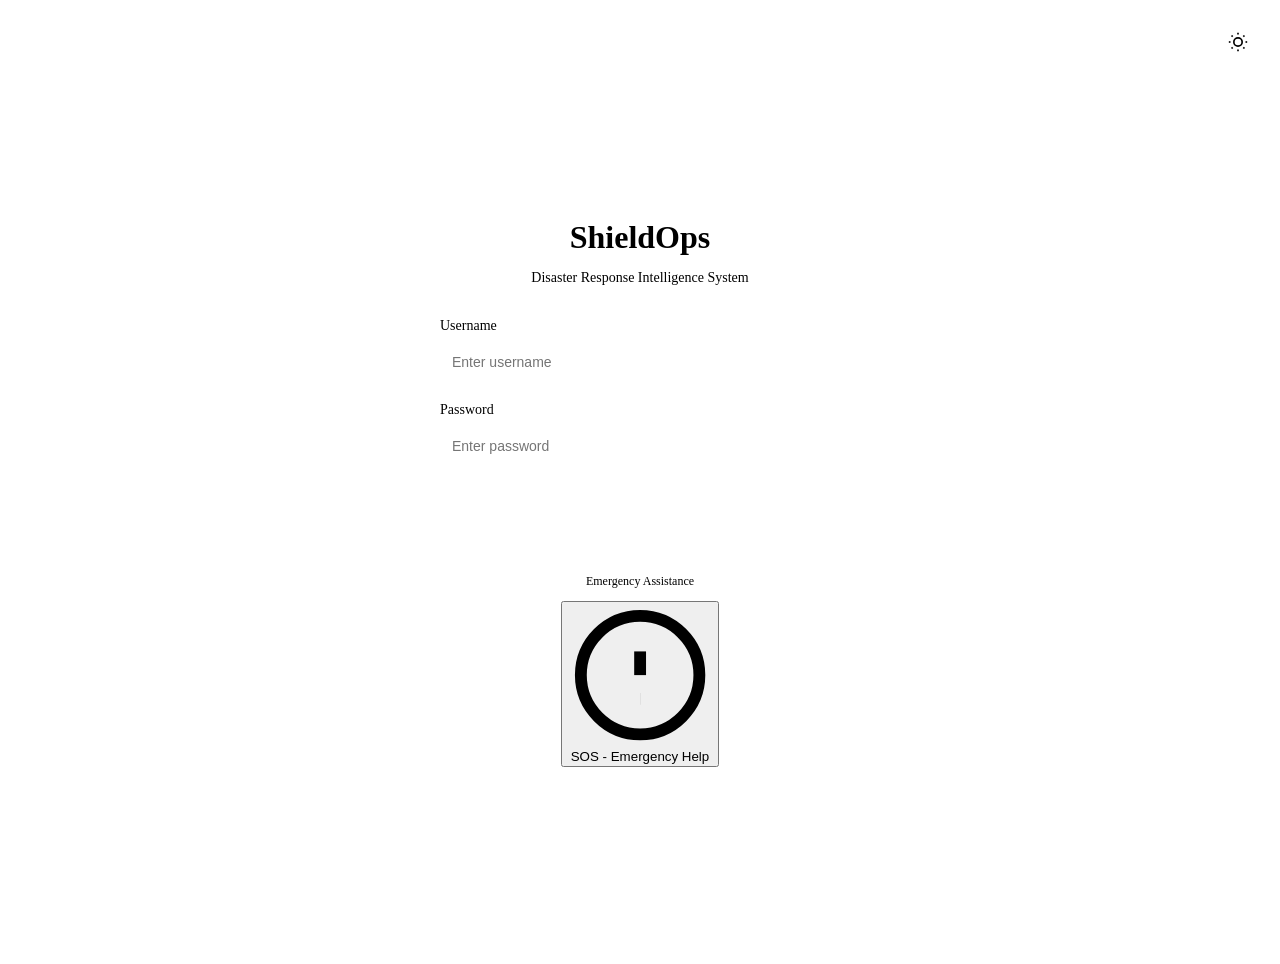
==== templates/login.html @ b456e94a "Add AI integration, frontend updates, and config files" ====
<!DOCTYPE html>
<html lang="en">
<head>
    <meta charset="UTF-8">
    <meta name="viewport" content="width=device-width, initial-scale=1.0">
    <title>ShieldOps - Login</title>
    <link rel="stylesheet" href="{{ url_for('static', filename='css/style.css') }}">
    <style>
        .login-container {
            min-height: 100vh;
            display: flex;
            align-items: center;
            justify-content: center;
            background: var(--bg-secondary);
            padding: 24px;
        }

        .login-box {
            background: var(--bg-primary);
            padding: 48px;
            border-radius: var(--radius-lg);
            box-shadow: var(--shadow-lg);
            border: 1px solid var(--border);
            max-width: 400px;
            width: 100%;
        }

        .login-header {
            text-align: center;
            margin-bottom: 32px;
        }

        .login-header h1 {
            font-size: 32px;
            font-weight: 700;
            color: var(--text-primary);
            margin-bottom: 8px;
        }

        .login-header p {
            color: var(--text-secondary);
            font-size: 14px;
        }

        .login-form {
            display: flex;
            flex-direction: column;
            gap: 20px;
        }

        .login-form .form-group {
            margin-bottom: 0;
        }

        .login-form label {
            display: block;
            margin-bottom: 8px;
            color: var(--text-primary);
            font-weight: 500;
            font-size: 14px;
        }

        .login-form input {
            width: 100%;
            padding: 12px;
            border: 1px solid var(--border);
            border-radius: var(--radius);
            font-size: 14px;
            background: var(--bg-primary);
            color: var(--text-primary);
            transition: all 0.2s ease;
        }

        .login-form input:focus {
            outline: none;
            border-color: var(--primary);
            box-shadow: 0 0 0 3px rgba(37, 99, 235, 0.1);
        }

        .login-btn {
            width: 100%;
            padding: 12px;
            background: var(--primary);
            color: white;
            border: none;
            border-radius: var(--radius);
            font-size: 14px;
            font-weight: 600;
            cursor: pointer;
            transition: all 0.2s ease;
        }

        .login-btn:hover {
            background: var(--primary-dark);
        }

        .sos-container {
            margin-top: 24px;
            padding-top: 24px;
            border-top: 1px solid var(--border);
            text-align: center;
        }

        .sos-label {
            color: var(--text-secondary);
            font-size: 12px;
            margin-bottom: 12px;
            display: block;
        }

        .theme-toggle-login {
            position: absolute;
            top: 24px;
            right: 24px;
            padding: 8px;
            background: var(--bg-primary);
            border: 1px solid var(--border);
            border-radius: 6px;
            cursor: pointer;
            transition: all 0.2s ease;
        }

        .theme-toggle-login:hover {
            background: var(--bg-tertiary);
        }
    </style>
</head>
<body>
    <button class="theme-toggle-login" id="themeToggle" title="Toggle Dark Mode">
        <svg class="theme-icon sun-icon" viewBox="0 0 24 24" fill="none" stroke="currentColor" stroke-width="2" style="width: 20px; height: 20px;">
            <circle cx="12" cy="12" r="5"></circle>
            <line x1="12" y1="1" x2="12" y2="3"></line>
            <line x1="12" y1="21" x2="12" y2="23"></line>
            <line x1="4.22" y1="4.22" x2="5.64" y2="5.64"></line>
            <line x1="18.36" y1="18.36" x2="19.78" y2="19.78"></line>
            <line x1="1" y1="12" x2="3" y2="12"></line>
            <line x1="21" y1="12" x2="23" y2="12"></line>
            <line x1="4.22" y1="19.78" x2="5.64" y2="18.36"></line>
            <line x1="18.36" y1="5.64" x2="19.78" y2="4.22"></line>
        </svg>
        <svg class="theme-icon moon-icon" viewBox="0 0 24 24" fill="none" stroke="currentColor" stroke-width="2" style="width: 20px; height: 20px; display: none;">
            <path d="M21 12.79A9 9 0 1 1 11.21 3 7 7 0 0 0 21 12.79z"></path>
        </svg>
    </button>

    <div class="login-container">
        <div class="login-box">
            <div class="login-header">
                <h1>ShieldOps</h1>
                <p>Disaster Response Intelligence System</p>
            </div>

            <form class="login-form" id="loginForm">
                <div class="form-group">
                    <label for="username">Username</label>
                    <input type="text" id="username" placeholder="Enter username" required>
                </div>

                <div class="form-group">
                    <label for="password">Password</label>
                    <input type="password" id="password" placeholder="Enter password" required>
                </div>

                <button type="submit" class="login-btn">Login</button>
            </form>

            <div class="sos-container">
                <span class="sos-label">Emergency Assistance</span>
                <button class="sos-button" id="sosButton">
                    <svg class="sos-icon" viewBox="0 0 24 24" fill="none" stroke="currentColor" stroke-width="2">
                        <circle cx="12" cy="12" r="10"></circle>
                        <line x1="12" y1="8" x2="12" y2="12"></line>
                        <line x1="12" y1="16" x2="12.01" y2="16"></line>
                    </svg>
                    <span>SOS - Emergency Help</span>
                </button>
            </div>
        </div>
    </div>

    <script>
        // Theme toggle
        const themeToggle = document.getElementById('themeToggle');
        const savedTheme = localStorage.getItem('theme');
        
        if (savedTheme === 'dark') {
            document.body.classList.add('dark-theme');
            document.querySelector('.sun-icon').style.display = 'none';
            document.querySelector('.moon-icon').style.display = 'block';
        }
        
        themeToggle.addEventListener('click', () => {
            document.body.classList.toggle('dark-theme');
            const isDark = document.body.classList.contains('dark-theme');
            localStorage.setItem('theme', isDark ? 'dark' : 'light');
            
            document.querySelector('.sun-icon').style.display = isDark ? 'none' : 'block';
            document.querySelector('.moon-icon').style.display = isDark ? 'block' : 'none';
        });

        // Login form
        document.getElementById('loginForm').addEventListener('submit', (e) => {
            e.preventDefault();
            // Simple dummy login - just redirect to dashboard
            window.location.href = '/dashboard';
        });

        // SOS button
        document.getElementById('sosButton').addEventListener('click', () => {
            const sosBtn = document.getElementById('sosButton');
            sosBtn.classList.add('sos-active');
            sosBtn.innerHTML = `
                <svg class="sos-icon sos-pulse" viewBox="0 0 24 24" fill="none" stroke="currentColor" stroke-width="2">
                    <path d="M22 12h-4l-3 9L9 3l-3 9H2"></path>
                </svg>
                <span>Deploying Help...</span>
            `;
            
            // Show notification
            showNotification('SOS Alert', 'Emergency help is being deployed to your location. Stay safe!', 'warning');
            
            // Reset after 3 seconds
            setTimeout(() => {
                sosBtn.classList.remove('sos-active');
                sosBtn.innerHTML = `
                    <svg class="sos-icon" viewBox="0 0 24 24" fill="none" stroke="currentColor" stroke-width="2">
                        <circle cx="12" cy="12" r="10"></circle>
                        <line x1="12" y1="8" x2="12" y2="12"></line>
                        <line x1="12" y1="16" x2="12.01" y2="16"></line>
                    </svg>
                    <span>SOS - Emergency Help</span>
                `;
            }, 3000);
        });

        // Notification function
        function showNotification(title, message, type = 'info') {
            const notification = document.createElement('div');
            notification.className = `notification notification-${type}`;
            notification.style.cssText = `
                position: fixed;
                top: 24px;
                right: 24px;
                background: var(--bg-primary);
                border: 1px solid var(--border);
                border-left: 4px solid var(--${type === 'warning' ? 'warning' : 'danger'});
                border-radius: var(--radius);
                padding: 16px;
                box-shadow: var(--shadow-lg);
                max-width: 400px;
                z-index: 10000;
                animation: slideIn 0.3s ease;
            `;
            
            notification.innerHTML = `
                <div style="display: flex; justify-content: space-between; align-items: start; gap: 12px;">
                    <div>
                        <strong style="display: block; margin-bottom: 4px; color: var(--text-primary);">${title}</strong>
                        <p style="margin: 0; color: var(--text-secondary); font-size: 14px;">${message}</p>
                    </div>
                    <button onclick="this.parentElement.parentElement.remove()" style="background: none; border: none; color: var(--text-secondary); cursor: pointer; font-size: 20px; padding: 0; line-height: 1;">×</button>
                </div>
            `;
            
            document.body.appendChild(notification);
            
            setTimeout(() => {
                notification.style.opacity = '0';
                notification.style.transform = 'translateX(100%)';
                setTimeout(() => notification.remove(), 300);
            }, 5000);
        }
    </script>
</body>
</html>
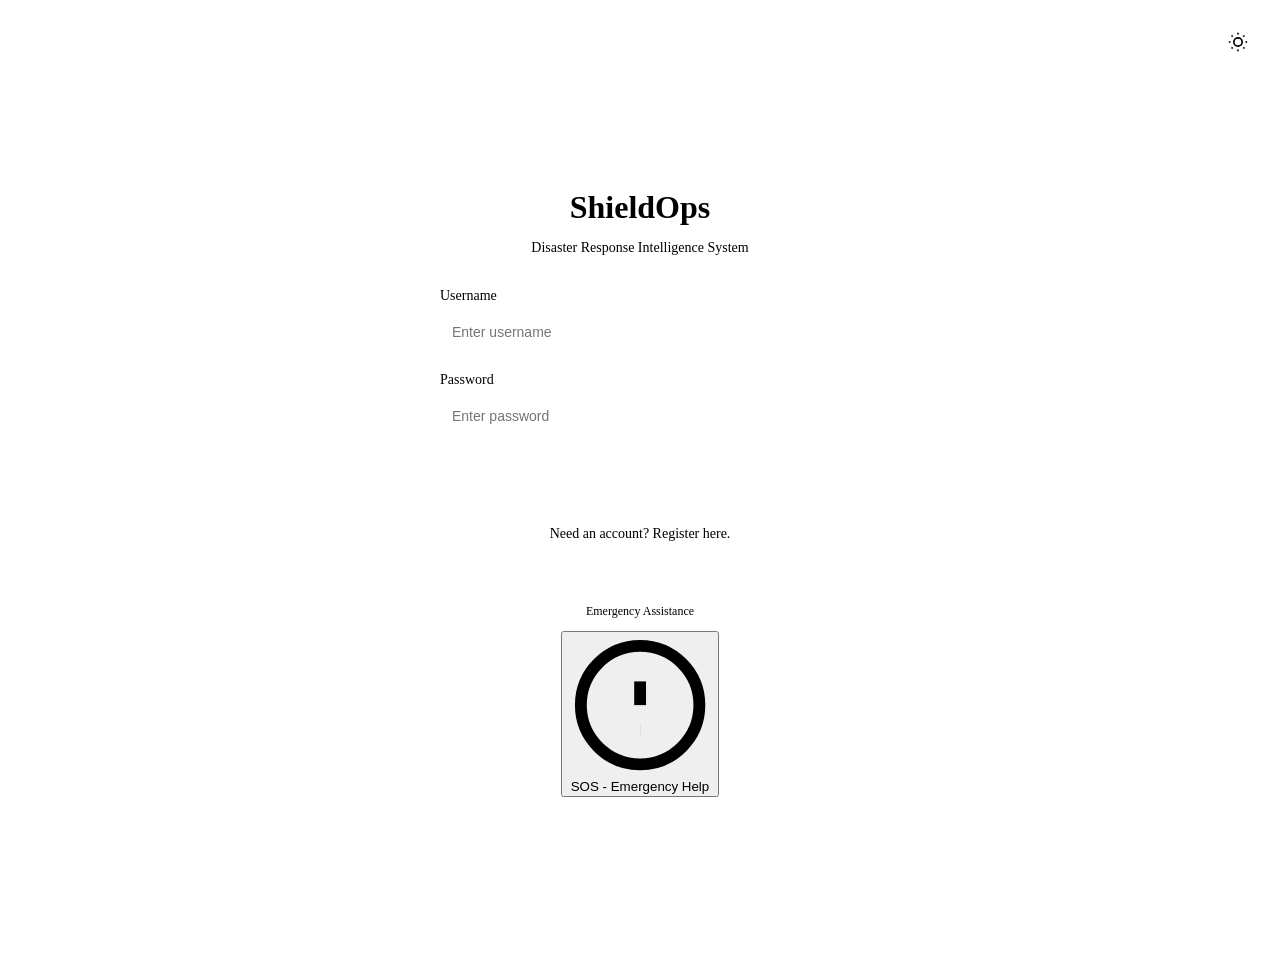
==== commit e5795245: "Added leaflet feature" ====
--- a/templates/login.html
+++ b/templates/login.html
@@ -198,11 +198,46 @@
             document.querySelector('.moon-icon').style.display = isDark ? 'block' : 'none';
         });
 
-        // Login form
-        document.getElementById('loginForm').addEventListener('submit', (e) => {
+        // Login and Register Form Handling
+        document.getElementById('loginForm').addEventListener('submit', async (e) => {
             e.preventDefault();
-            // Simple dummy login - just redirect to dashboard
-            window.location.href = '/dashboard';
+            const btn = document.querySelector('.login-btn');
+            const isRegistering = btn.innerText === 'Register';
+            const endpoint = isRegistering ? '/register' : '/login';
+            
+            try {
+                const response = await fetch(endpoint, {
+                    method: 'POST',
+                    headers: {'Content-Type': 'application/json'},
+                    body: JSON.stringify({
+                        username: document.getElementById('username').value,
+                        password: document.getElementById('password').value
+                    })
+                });
+                
+                if (response.ok) {
+                    window.location.href = '/dashboard';
+                } else {
+                    const data = await response.json();
+                    showNotification('Error', data.error || 'Authentication failed', 'danger');
+                }
+            } catch (err) {
+                showNotification('Error', 'Connection failed. Please try again.', 'danger');
+            }
+        });
+
+        // Add a toggle link right above the login button
+        const form = document.getElementById('loginForm');
+        form.insertAdjacentHTML('beforeend', '<p id="toggle-auth" style="text-align:center; cursor:pointer; color:var(--primary); font-size:14px; margin-top:10px;">Need an account? Register here.</p>');
+        document.getElementById('toggle-auth').addEventListener('click', (e) => {
+            const btn = form.querySelector('.login-btn');
+            if(btn.innerText === 'Login') {
+                btn.innerText = 'Register';
+                e.target.innerText = 'Already have an account? Login here.';
+            } else {
+                btn.innerText = 'Login';
+                e.target.innerText = 'Need an account? Register here.';
+            }
         });
 
         // SOS button
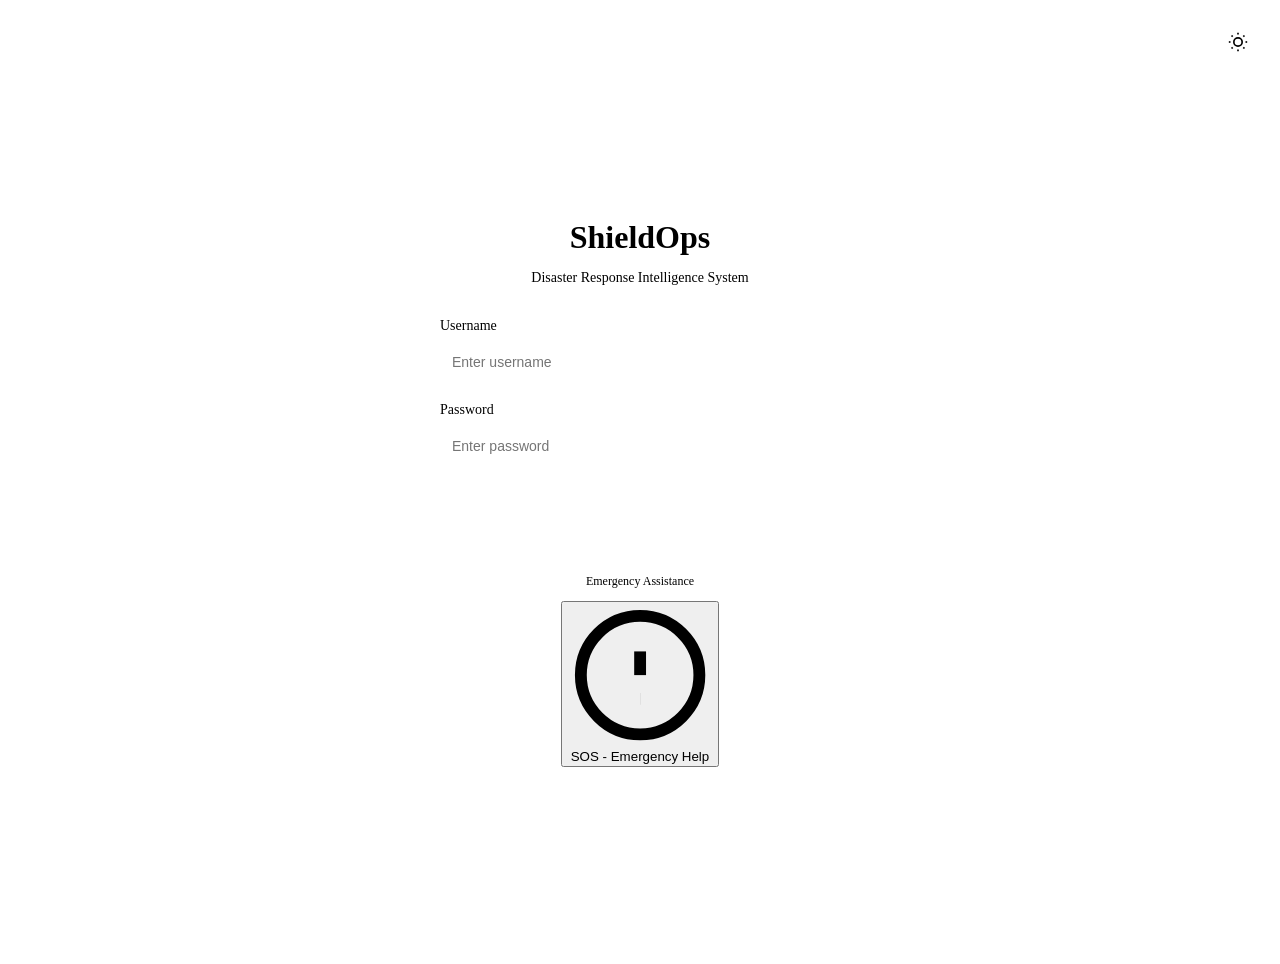
==== commit 2cead0e9: "security: harden application against XSS and DAST findings - restrict CORS, add security headers, an" ====
--- a/templates/login.html
+++ b/templates/login.html
@@ -226,30 +226,45 @@
             }
         });
 
-        // Add a toggle link right above the login button
-        const form = document.getElementById('loginForm');
-        form.insertAdjacentHTML('beforeend', '<p id="toggle-auth" style="text-align:center; cursor:pointer; color:var(--primary); font-size:14px; margin-top:10px;">Need an account? Register here.</p>');
-        document.getElementById('toggle-auth').addEventListener('click', (e) => {
+        const toggleLink = document.createElement('p');
+        toggleLink.id = 'toggle-auth';
+        toggleLink.style.cssText = 'text-align:center; cursor:pointer; color:var(--primary); font-size:14px; margin-top:10px;';
+        toggleLink.textContent = 'Need an account? Register here.';
+        form.appendChild(toggleLink);
+
+        toggleLink.addEventListener('click', (e) => {
             const btn = form.querySelector('.login-btn');
             if(btn.innerText === 'Login') {
                 btn.innerText = 'Register';
-                e.target.innerText = 'Already have an account? Login here.';
+                e.target.textContent = 'Already have an account? Login here.';
             } else {
                 btn.innerText = 'Login';
-                e.target.innerText = 'Need an account? Register here.';
+                e.target.textContent = 'Need an account? Register here.';
             }
         });
 
         // SOS button
         document.getElementById('sosButton').addEventListener('click', () => {
             const sosBtn = document.getElementById('sosButton');
-            sosBtn.classList.add('sos-active');
-            sosBtn.innerHTML = `
-                <svg class="sos-icon sos-pulse" viewBox="0 0 24 24" fill="none" stroke="currentColor" stroke-width="2">
-                    <path d="M22 12h-4l-3 9L9 3l-3 9H2"></path>
-                </svg>
-                <span>Deploying Help...</span>
-            `;
+        sosBtn.classList.add('sos-active');
+        sosBtn.innerHTML = ''; // Clear
+        
+        const svg = document.createElementNS('http://www.w3.org/2000/svg', 'svg');
+        svg.setAttribute('class', 'sos-icon sos-pulse');
+        svg.setAttribute('viewBox', '0 0 24 24');
+        svg.setAttribute('fill', 'none');
+        svg.setAttribute('stroke', 'currentColor');
+        svg.setAttribute('stroke-width', '2');
+        
+        const path = document.createElementNS('http://www.w3.org/2000/svg', 'path');
+        path.setAttribute('d', 'M22 12h-4l-3 9L9 3l-3 9H2');
+        svg.appendChild(path);
+        
+        const text = document.createElement('span');
+        text.textContent = 'Deploying Help...';
+        
+        sosBtn.appendChild(svg);
+        sosBtn.appendChild(text);
             
             // Show notification
             showNotification('SOS Alert', 'Emergency help is being deployed to your location. Stay safe!', 'warning');
@@ -287,15 +302,29 @@
                 animation: slideIn 0.3s ease;
             `;
             
-            notification.innerHTML = `
-                <div style="display: flex; justify-content: space-between; align-items: start; gap: 12px;">
-                    <div>
-                        <strong style="display: block; margin-bottom: 4px; color: var(--text-primary);">${title}</strong>
-                        <p style="margin: 0; color: var(--text-secondary); font-size: 14px;">${message}</p>
-                    </div>
-                    <button onclick="this.parentElement.parentElement.remove()" style="background: none; border: none; color: var(--text-secondary); cursor: pointer; font-size: 20px; padding: 0; line-height: 1;">×</button>
-                </div>
-            `;
+            const content = document.createElement('div');
+            content.style.cssText = 'display: flex; justify-content: space-between; align-items: start; gap: 12px;';
+            
+            const textContent = document.createElement('div');
+            const titleStrong = document.createElement('strong');
+            titleStrong.style.cssText = 'display: block; margin-bottom: 4px; color: var(--text-primary);';
+            titleStrong.textContent = title;
+            
+            const messageP = document.createElement('p');
+            messageP.style.cssText = 'margin: 0; color: var(--text-secondary); font-size: 14px;';
+            messageP.textContent = message;
+            
+            textContent.appendChild(titleStrong);
+            textContent.appendChild(messageP);
+            
+            const closeBtn = document.createElement('button');
+            closeBtn.style.cssText = 'background: none; border: none; color: var(--text-secondary); cursor: pointer; font-size: 20px; padding: 0; line-height: 1;';
+            closeBtn.textContent = '×';
+            closeBtn.onclick = () => notification.remove();
+            
+            content.appendChild(textContent);
+            content.appendChild(closeBtn);
+            notification.appendChild(content);
             
             document.body.appendChild(notification);
             
